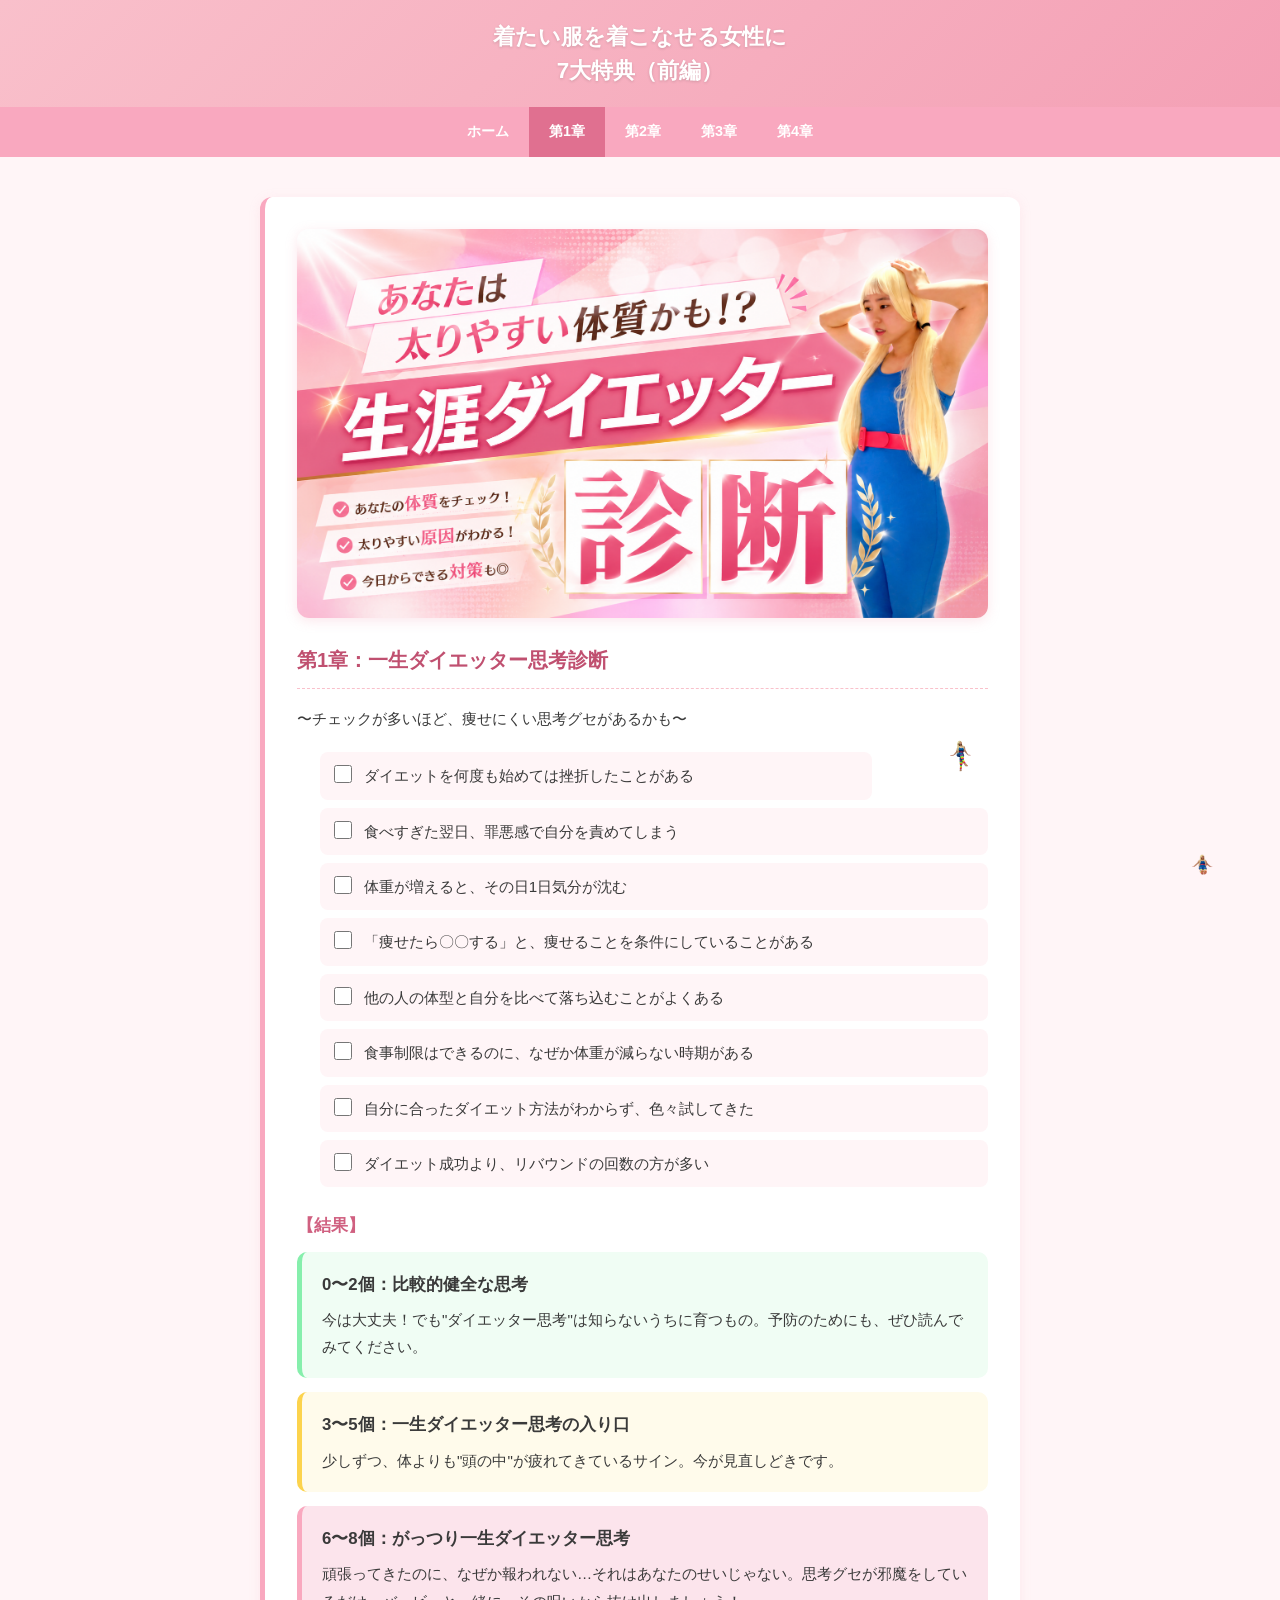
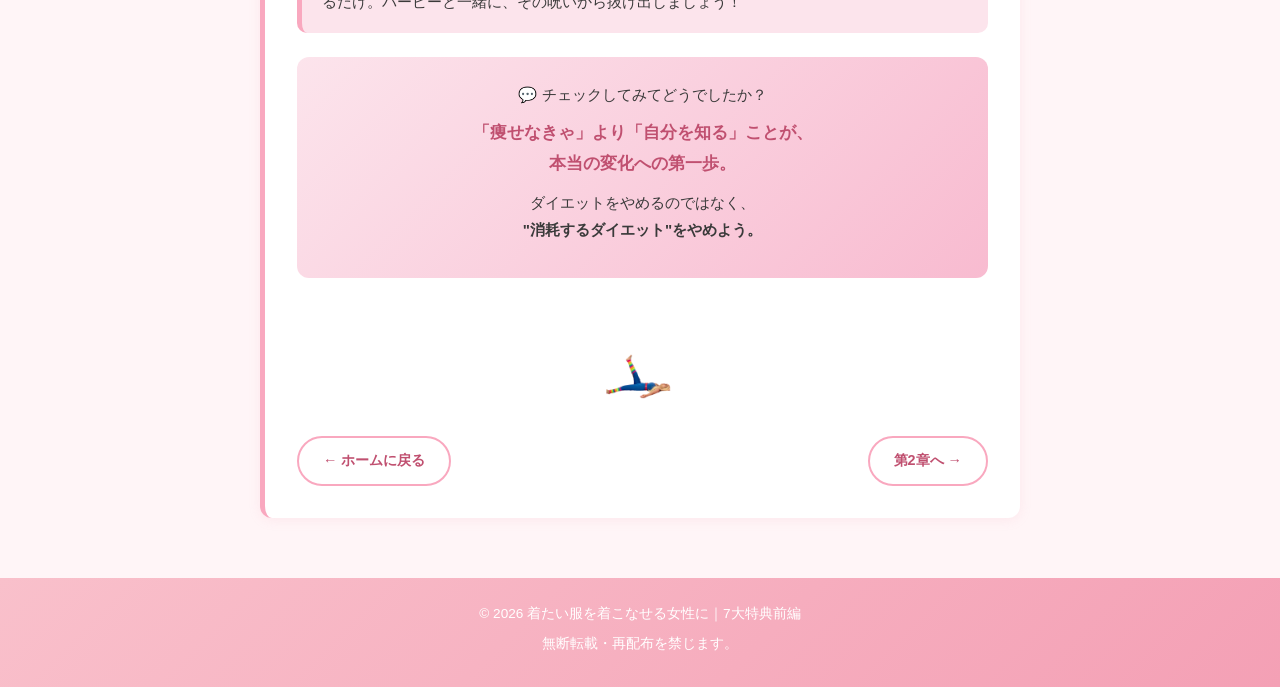
==== chapter1.html @ 21914546 "初回コミット：7大特典前編サイト" ====
<!DOCTYPE html>
<html lang="ja">
<head>
  <meta charset="UTF-8">
  <meta name="viewport" content="width=device-width, initial-scale=1.0">
  <title>第1章：一生ダイエッター思考診断｜7大特典前編</title>
  <link rel="stylesheet" href="style.css">
  <style>
    .checklist {
      list-style: none;
      padding-left: 0;
    }
    .checklist li {
      display: flex;
      align-items: flex-start;
      gap: 12px;
      padding: 10px 14px;
      margin-bottom: 8px;
      background: #fff5f7;
      border-radius: 8px;
      font-size: 0.95rem;
      cursor: pointer;
      transition: background 0.15s;
    }
    .checklist li:hover {
      background: #fce4ec;
    }
    .checklist li input[type="checkbox"] {
      margin-top: 3px;
      width: 18px;
      height: 18px;
      accent-color: #f9a8bf;
      flex-shrink: 0;
      cursor: pointer;
    }
    .result-box {
      border-radius: 10px;
      padding: 18px 20px;
      margin-bottom: 14px;
      font-size: 0.95rem;
    }
    .result-box .score {
      font-weight: bold;
      font-size: 1.05rem;
      margin-bottom: 6px;
    }
    .result-green {
      background: #f0fdf4;
      border-left: 5px solid #86efac;
    }
    .result-yellow {
      background: #fffbeb;
      border-left: 5px solid #fcd34d;
    }
    .result-pink {
      background: #fce4ec;
      border-left: 5px solid #f9a8bf;
    }
    .closing-box {
      background: linear-gradient(135deg, #fce4ec, #f8bbd0);
      border-radius: 12px;
      padding: 24px;
      text-align: center;
      margin-top: 24px;
    }
    .closing-box p {
      margin-bottom: 10px;
      font-size: 0.95rem;
    }
    .closing-box .big {
      font-size: 1.05rem;
      font-weight: bold;
      color: #c05070;
    }
  </style>
</head>
<body>

<header>
  <h1>着たい服を着こなせる女性に<br>7大特典（前編）</h1>
</header>

<nav>
  <ul>
    <li><a href="index.html">ホーム</a></li>
    <li><a href="chapter1.html" class="active">第1章</a></li>
    <li><a href="chapter2.html">第2章</a></li>
    <li><a href="chapter3.html">第3章</a></li>
    <li><a href="chapter4.html">第4章</a></li>
  </ul>
</nav>

<main>

  <div class="card">
    <img src="images/banner1.png" alt="生涯ダイエッター診断" class="chapter-banner">
    <h2>第1章：一生ダイエッター思考診断</h2>
    <img src="images/b3.png" alt="" class="deco-side-right">
    <p style="margin-bottom: 20px;">
      〜チェックが多いほど、痩せにくい思考グセがあるかも〜
    </p>

    <ul class="checklist" id="checklist">
      <li><input type="checkbox"> ダイエットを何度も始めては挫折したことがある</li>
      <li><input type="checkbox"> 食べすぎた翌日、罪悪感で自分を責めてしまう</li>
      <li><input type="checkbox"> 体重が増えると、その日1日気分が沈む</li>
      <li><input type="checkbox"> 「痩せたら〇〇する」と、痩せることを条件にしていることがある</li>
      <li><input type="checkbox"> 他の人の体型と自分を比べて落ち込むことがよくある</li>
      <li><input type="checkbox"> 食事制限はできるのに、なぜか体重が減らない時期がある</li>
      <li><input type="checkbox"> 自分に合ったダイエット方法がわからず、色々試してきた</li>
      <li><input type="checkbox"> ダイエット成功より、リバウンドの回数の方が多い</li>
    </ul>

    <p id="count-display" style="text-align:center; font-weight:bold; color:#c05070; margin: 20px 0 24px; font-size:1.05rem;"></p>

    <h3>【結果】</h3>

    <div class="result-box result-green">
      <div class="score">0〜2個：比較的健全な思考</div>
      今は大丈夫！でも"ダイエッター思考"は知らないうちに育つもの。予防のためにも、ぜひ読んでみてください。
    </div>

    <div class="result-box result-yellow">
      <div class="score">3〜5個：一生ダイエッター思考の入り口</div>
      少しずつ、体よりも"頭の中"が疲れてきているサイン。今が見直しどきです。
    </div>

    <div class="result-box result-pink">
      <div class="score">6〜8個：がっつり一生ダイエッター思考</div>
      頑張ってきたのに、なぜか報われない…それはあなたのせいじゃない。思考グセが邪魔をしているだけ。バービーと一緒に、その呪いから抜け出しましょう！
    </div>

    <div class="closing-box">
      <p>💬 チェックしてみてどうでしたか？</p>
      <p class="big">「痩せなきゃ」より「自分を知る」ことが、<br>本当の変化への第一歩。</p>
      <p>ダイエットをやめるのではなく、<br><strong>"消耗するダイエット"をやめよう。</strong></p>
    </div>

    <img src="images/b1.png" alt="" class="deco-center-bottom">
    <div class="page-nav" style="margin-top: 32px;">
      <a href="index.html">← ホームに戻る</a>
      <a href="chapter2.html">第2章へ →</a>
    </div>
  </div>

</main>

<img src="images/b2.png" alt="" class="deco-fixed">

<footer>
  <p>© 2026 着たい服を着こなせる女性に｜7大特典前編</p>
  <p>無断転載・再配布を禁じます。</p>
</footer>

<script>
  const items = document.querySelectorAll('#checklist input[type="checkbox"]');
  const display = document.getElementById('count-display');

  function updateCount() {
    const checked = [...items].filter(cb => cb.checked).length;
    if (checked === 0) {
      display.textContent = '';
    } else {
      display.textContent = `チェック数：${checked} 個`;
    }
  }

  items.forEach(cb => cb.addEventListener('change', updateCount));

  document.querySelectorAll('#checklist li').forEach(li => {
    li.addEventListener('click', e => {
      if (e.target.tagName !== 'INPUT') {
        const cb = li.querySelector('input');
        cb.checked = !cb.checked;
        updateCount();
      }
    });
  });
</script>

</body>
</html>
---- style.css ----
* {
  margin: 0;
  padding: 0;
  box-sizing: border-box;
}

body {
  font-family: 'Hiragino Kaku Gothic ProN', 'Hiragino Sans', 'Meiryo', sans-serif;
  background-color: #fff5f7;
  color: #3a3a3a;
  line-height: 1.8;
}

/* ヘッダー */
header {
  background: linear-gradient(135deg, #f9c0cb, #f4a0b5);
  padding: 20px 0;
  text-align: center;
  box-shadow: 0 2px 8px rgba(244, 160, 181, 0.3);
}

header h1 {
  font-size: 1.4rem;
  color: #fff;
  text-shadow: 0 1px 3px rgba(0,0,0,0.15);
  padding: 0 20px;
  line-height: 1.5;
}

/* ナビゲーション */
nav {
  background-color: #f9a8bf;
  padding: 0;
}

nav ul {
  display: flex;
  justify-content: center;
  flex-wrap: wrap;
  list-style: none;
  gap: 0;
}

nav ul li a {
  display: block;
  padding: 12px 20px;
  color: #fff;
  text-decoration: none;
  font-size: 0.9rem;
  font-weight: bold;
  transition: background-color 0.2s;
}

nav ul li a:hover,
nav ul li a.active {
  background-color: #e07090;
}

/* メインコンテンツ */
main {
  max-width: 800px;
  margin: 40px auto;
  padding: 0 20px;
}

/* セクションカード */
.card {
  background: #fff;
  border-radius: 12px;
  padding: 32px;
  margin-bottom: 28px;
  box-shadow: 0 2px 12px rgba(244, 160, 181, 0.15);
  border-left: 5px solid #f9a8bf;
}

.card h2 {
  font-size: 1.25rem;
  color: #c05070;
  margin-bottom: 16px;
  padding-bottom: 10px;
  border-bottom: 1px dashed #f9c0cb;
}

.card h3 {
  font-size: 1.05rem;
  color: #d06080;
  margin: 20px 0 10px;
}

.card p {
  font-size: 0.95rem;
  margin-bottom: 14px;
}

.card ul,
.card ol {
  padding-left: 1.5em;
  margin-bottom: 14px;
  font-size: 0.95rem;
}

.card ul li,
.card ol li {
  margin-bottom: 8px;
}

/* ヒーローバナー（ホームのみ） */
.hero {
  background: linear-gradient(135deg, #fce4ec, #f8bbd0);
  border-radius: 16px;
  padding: 48px 32px;
  text-align: center;
  margin-bottom: 36px;
  box-shadow: 0 4px 16px rgba(244, 160, 181, 0.2);
}

.hero h2 {
  font-size: 1.6rem;
  color: #c05070;
  margin-bottom: 16px;
  line-height: 1.5;
}

.hero p {
  font-size: 1rem;
  color: #5a3a45;
  max-width: 560px;
  margin: 0 auto 20px;
}

/* チャプターリンクボタン */
.chapter-links {
  display: flex;
  flex-wrap: wrap;
  gap: 14px;
  justify-content: center;
  margin-top: 10px;
}

.chapter-btn {
  display: inline-block;
  background-color: #f9a8bf;
  color: #fff;
  padding: 12px 28px;
  border-radius: 30px;
  text-decoration: none;
  font-weight: bold;
  font-size: 0.9rem;
  transition: background-color 0.2s, transform 0.1s;
  box-shadow: 0 2px 8px rgba(249, 168, 191, 0.4);
}

.chapter-btn:hover {
  background-color: #e07090;
  transform: translateY(-2px);
}

/* ページナビゲーション（前へ／次へ） */
.page-nav {
  display: flex;
  justify-content: space-between;
  margin-top: 20px;
  flex-wrap: wrap;
  gap: 10px;
}

.page-nav a {
  display: inline-block;
  background-color: #fff;
  color: #c05070;
  padding: 10px 24px;
  border-radius: 30px;
  text-decoration: none;
  font-weight: bold;
  font-size: 0.9rem;
  border: 2px solid #f9a8bf;
  transition: all 0.2s;
}

.page-nav a:hover {
  background-color: #f9a8bf;
  color: #fff;
}

/* フッター */
footer {
  background: linear-gradient(135deg, #f9c0cb, #f4a0b5);
  text-align: center;
  padding: 24px 20px;
  margin-top: 60px;
  color: #fff;
  font-size: 0.85rem;
}

footer p {
  margin-bottom: 6px;
}

/* 強調テキスト */
.highlight {
  background: linear-gradient(transparent 50%, #ffd6e0 50%);
  font-weight: bold;
}

.important-box {
  background: #fce4ec;
  border: 1px solid #f9a8bf;
  border-radius: 8px;
  padding: 16px 20px;
  margin: 16px 0;
  font-size: 0.95rem;
}

/* バナー目次 */
.toc-banners {
  display: flex;
  flex-direction: column;
  gap: 14px;
  margin-top: 8px;
}

.toc-banner-link {
  display: block;
  border-radius: 12px;
  overflow: hidden;
  text-decoration: none;
  box-shadow: 0 3px 10px rgba(244,160,181,0.2);
  transition: transform 0.2s, box-shadow 0.2s;
  position: relative;
}

.toc-banner-link:hover {
  transform: translateY(-3px);
  box-shadow: 0 6px 18px rgba(244,160,181,0.35);
}

.toc-banner-link img {
  width: 100%;
  display: block;
  border-radius: 12px 12px 0 0;
}

.toc-banner-link span {
  display: block;
  background: #f9a8bf;
  color: #fff;
  text-align: center;
  font-weight: bold;
  font-size: 0.9rem;
  padding: 10px;
  border-radius: 0 0 12px 12px;
}

.toc-banner-link:hover span {
  background: #e07090;
}

.toc-banner-placeholder {
  background: linear-gradient(135deg, #fce4ec, #f8bbd0);
  color: #c05070;
  font-size: 1.3rem;
  font-weight: bold;
  text-align: center;
  padding: 40px 20px;
  border-radius: 12px 12px 0 0;
  line-height: 1.6;
}

/* 章バナー画像 */
.chapter-banner {
  width: 100%;
  border-radius: 12px;
  display: block;
  margin-bottom: 24px;
  box-shadow: 0 3px 12px rgba(244,160,181,0.25);
}

/* ヒーローのバービー画像 */
.hero-barbie {
  width: 100%;
  max-width: 480px;
  display: block;
  margin: 0 auto 20px;
  border-radius: 16px;
}

/* 本文中のバービー画像 */
.barbie-img {
  width: 100%;
  border-radius: 12px;
  display: block;
  margin: 20px 0;
}

/* ===== バービー装飾画像 ===== */

/* 右フロート（テキストが左に回り込む） */
.deco-right {
  float: right;
  width: 160px;
  margin: 0 -10px 10px 20px;
  pointer-events: none;
}

/* 左フロート */
.deco-left {
  float: left;
  width: 150px;
  margin: 0 20px 10px -10px;
  pointer-events: none;
}

/* セクション下部・中央に置く */
.deco-center-bottom {
  display: block;
  width: 200px;
  margin: 24px auto -10px;
  pointer-events: none;
}

/* フッター直前の大きめ装飾 */
.deco-pre-footer {
  display: block;
  width: 180px;
  margin: 0 auto;
  pointer-events: none;
}

/* 右下に固定（全ページ共通・スクロールしても追いかける） */
.deco-fixed {
  position: fixed;
  bottom: 0;
  right: 12px;
  width: 130px;
  pointer-events: none;
  z-index: 100;
}

/* 左サイドに半分はみ出す */
.deco-side-left {
  float: left;
  width: 130px;
  margin: 10px 16px 0 -30px;
  pointer-events: none;
}

/* 右サイドに半分はみ出す */
.deco-side-right {
  float: right;
  width: 130px;
  margin: 10px -30px 0 16px;
  pointer-events: none;
}

/* レスポンシブ */
@media (max-width: 600px) {
  header h1 {
    font-size: 1.1rem;
  }

  nav ul li a {
    padding: 10px 14px;
    font-size: 0.8rem;
  }

  .hero h2 {
    font-size: 1.3rem;
  }

  .card {
    padding: 20px;
  }
}
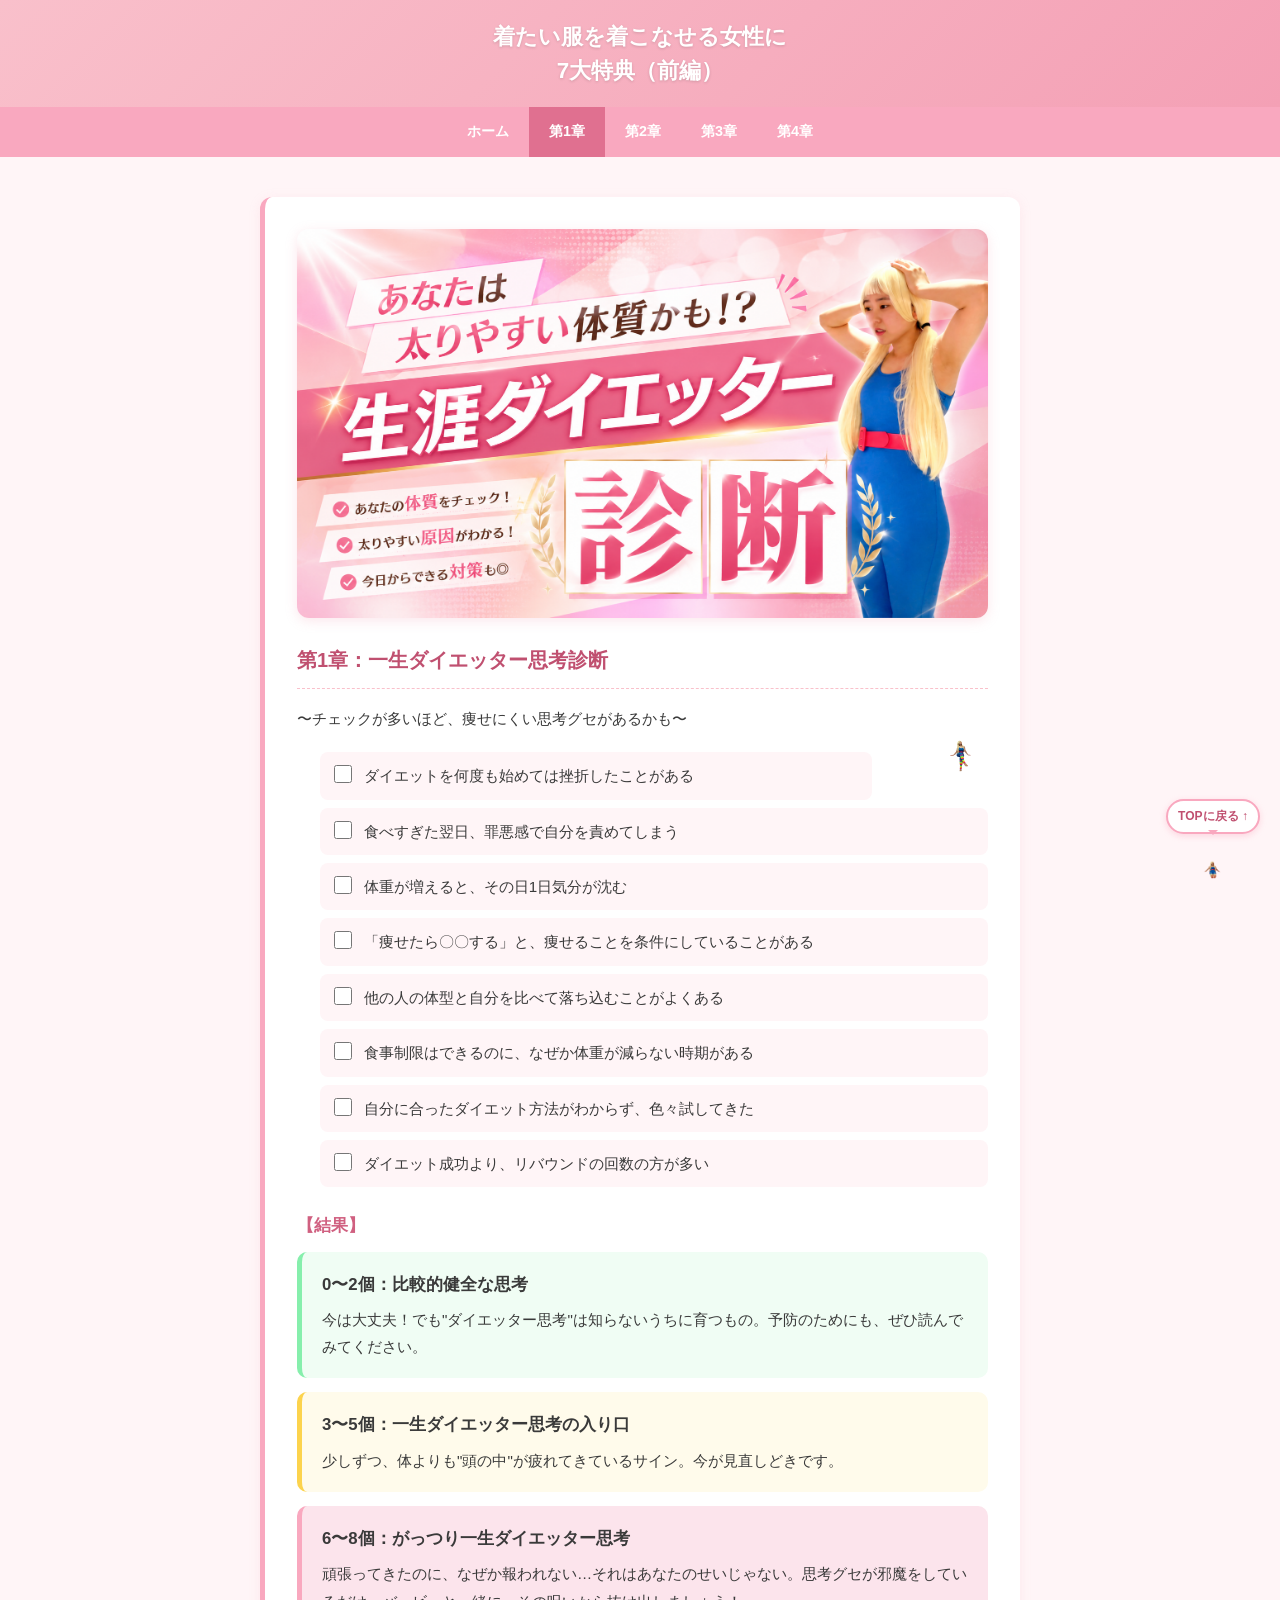
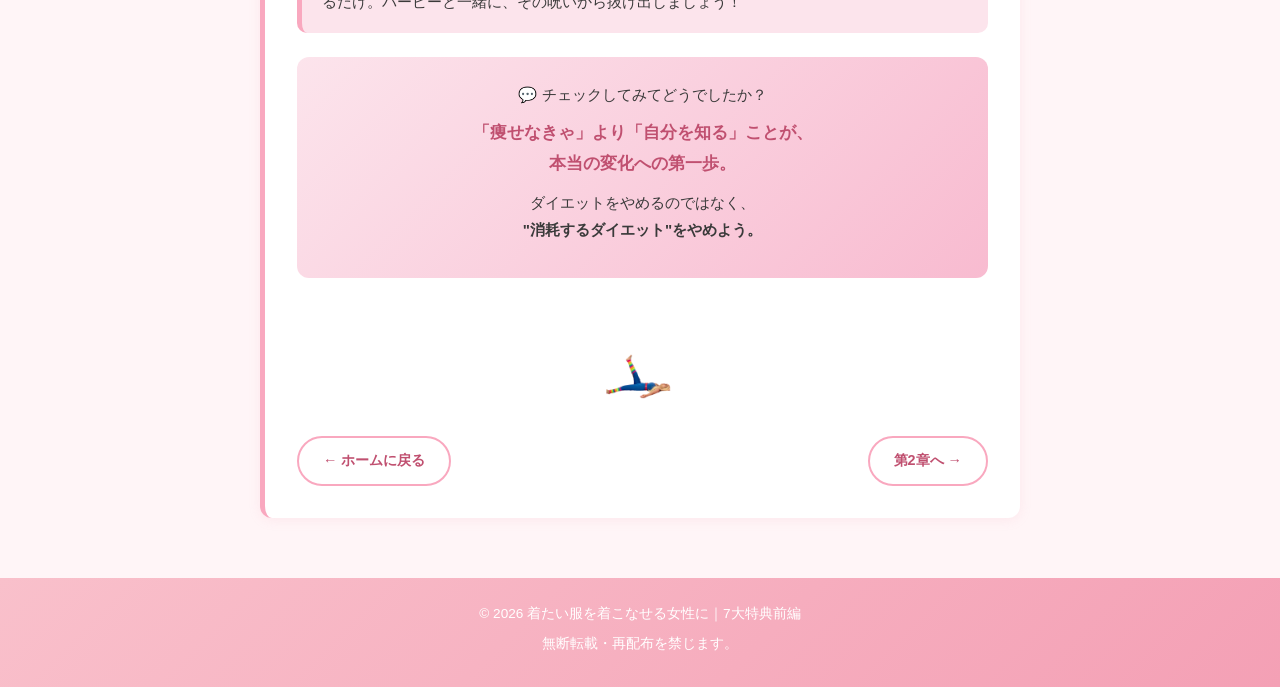
==== commit e8337dff: "TOPに戻る吹き出しを追加" ====
--- a/chapter1.html
+++ b/chapter1.html
@@ -74,7 +74,7 @@
     }
   </style>
 </head>
-<body>
+<body id="top">
 
 <header>
   <h1>着たい服を着こなせる女性に<br>7大特典（前編）</h1>
@@ -145,7 +145,7 @@
 
 </main>
 
-<img src="images/b2.png" alt="" class="deco-fixed">
+<a href="#top" class="deco-fixed-wrap"><span class="balloon">TOPに戻る ↑</span><img src="images/b2.png" alt="" class="deco-fixed"></a>
 
 <footer>
   <p>© 2026 着たい服を着こなせる女性に｜7大特典前編</p>
--- a/style.css
+++ b/style.css
@@ -2,6 +2,10 @@
   margin: 0;
   padding: 0;
   box-sizing: border-box;
+}
+
+html {
+  scroll-behavior: smooth;
 }
 
 body {
@@ -327,13 +331,43 @@
 }
 
 /* 右下に固定（全ページ共通・スクロールしても追いかける） */
-.deco-fixed {
+.deco-fixed-wrap {
   position: fixed;
   bottom: 0;
   right: 12px;
-  width: 130px;
-  pointer-events: none;
   z-index: 100;
+  text-align: center;
+  text-decoration: none;
+}
+
+.deco-fixed-wrap .balloon {
+  display: inline-block;
+  background: #fff;
+  color: #c05070;
+  font-size: 0.75rem;
+  font-weight: bold;
+  padding: 5px 10px;
+  border-radius: 20px;
+  border: 2px solid #f9a8bf;
+  margin-bottom: 4px;
+  box-shadow: 0 2px 6px rgba(249,168,191,0.4);
+  position: relative;
+}
+
+.deco-fixed-wrap .balloon::after {
+  content: '';
+  position: absolute;
+  bottom: -8px;
+  left: 50%;
+  transform: translateX(-50%);
+  border: 5px solid transparent;
+  border-top-color: #f9a8bf;
+}
+
+.deco-fixed {
+  display: block;
+  width: 110px;
+  pointer-events: none;
 }
 
 /* 左サイドに半分はみ出す */
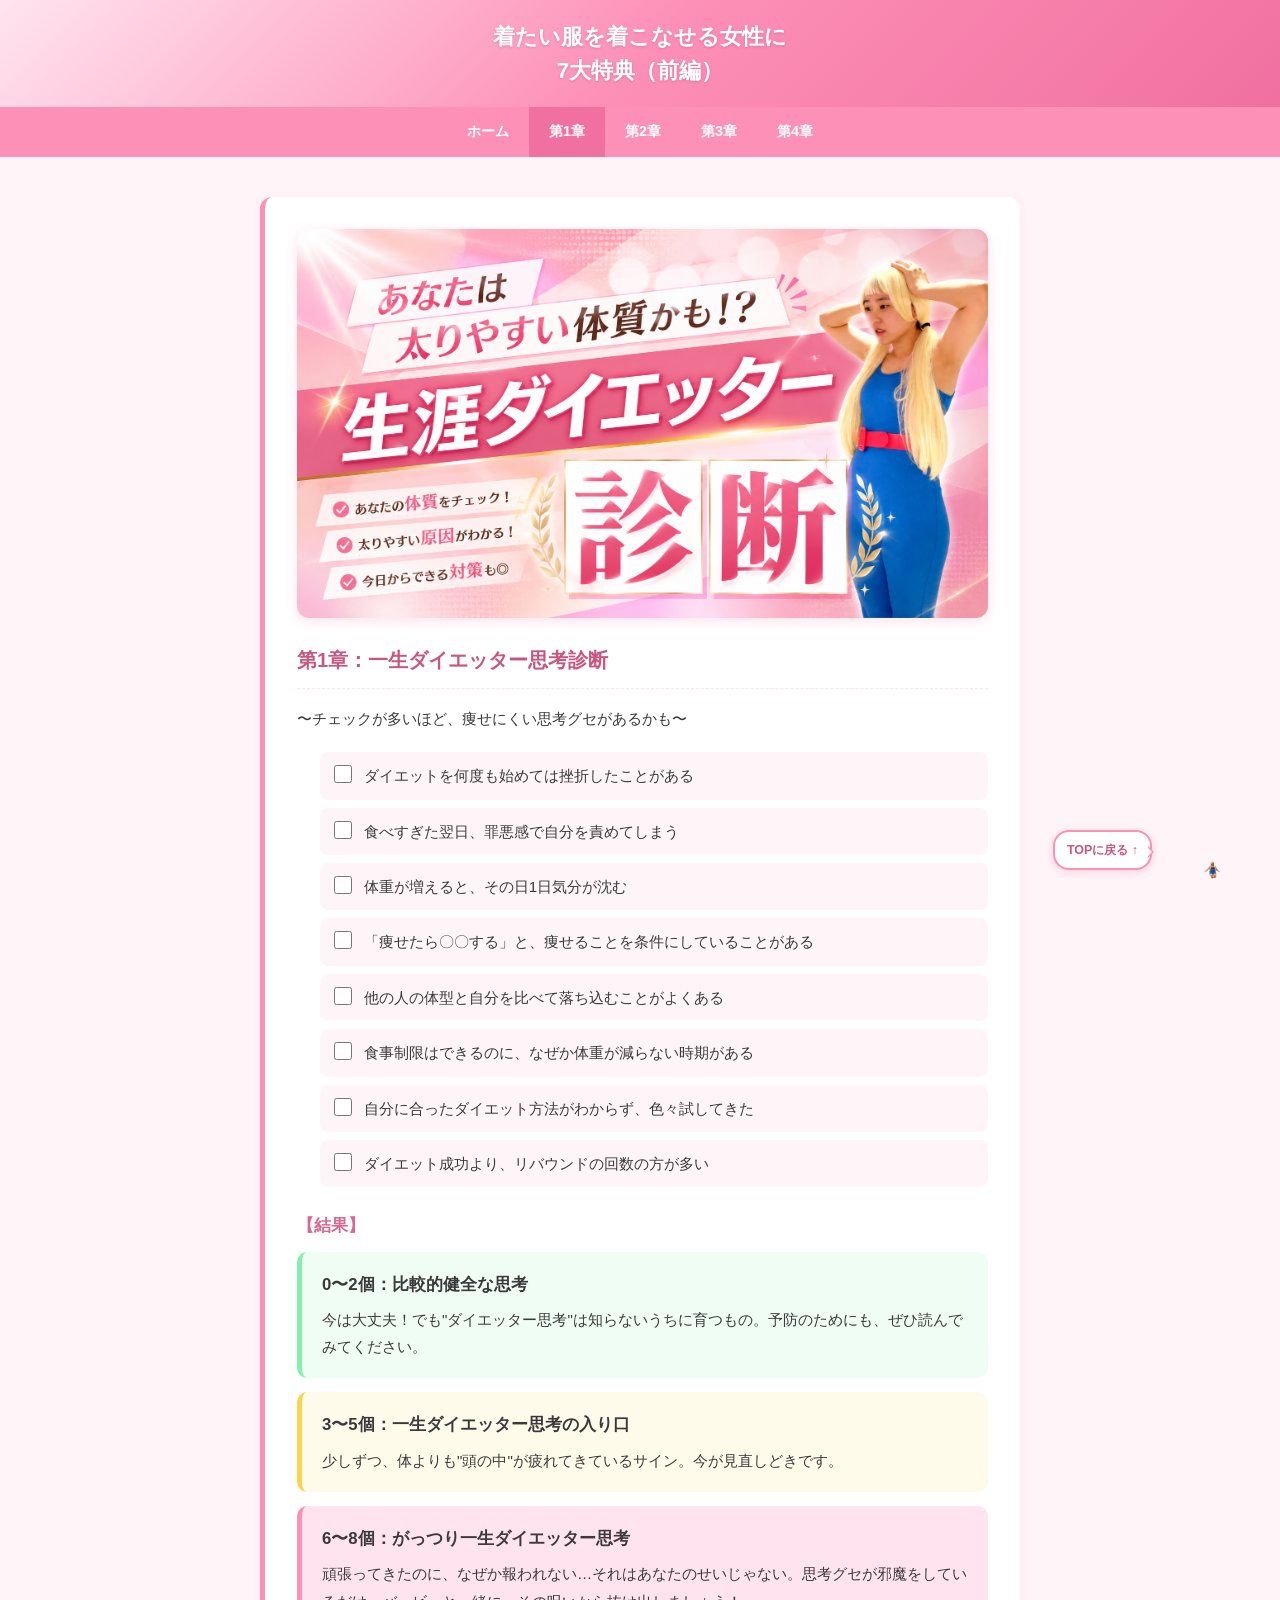
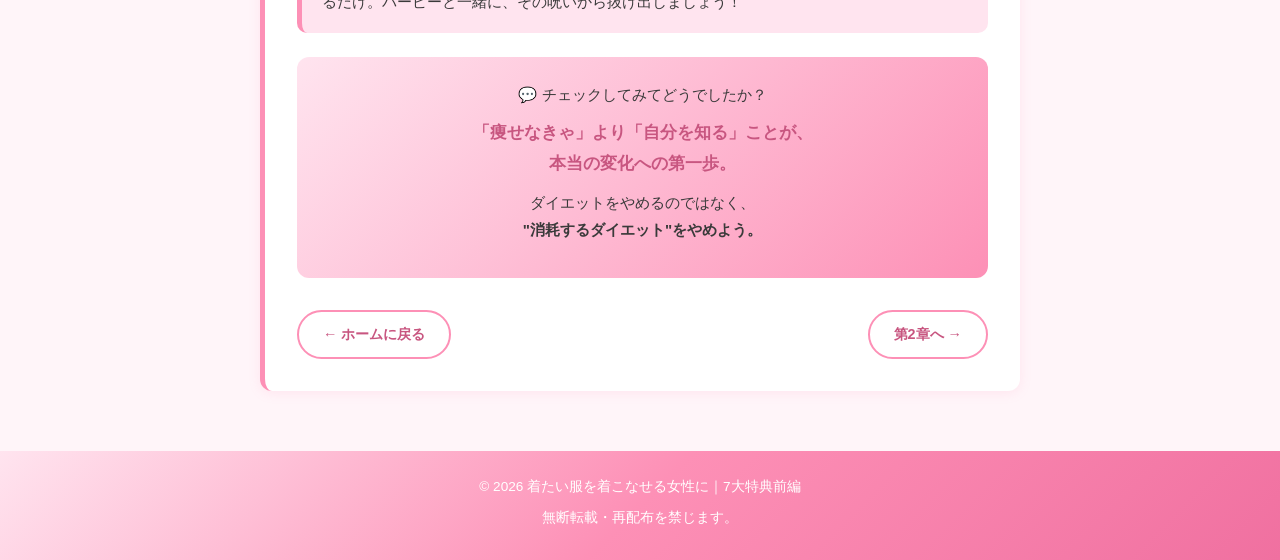
==== commit 69bb504f: "本文中の装飾イラストを削除し、メインカラーを #fd90b6 に統一する。 章ボタンと目次バナーは章ごとに異なるピンクのグラデーションに変更した。  Co-authored-by: Cursor <c" ====
--- a/chapter1.html
+++ b/chapter1.html
@@ -16,20 +16,20 @@
       gap: 12px;
       padding: 10px 14px;
       margin-bottom: 8px;
-      background: #fff5f7;
+      background: #fff5f9;
       border-radius: 8px;
       font-size: 0.95rem;
       cursor: pointer;
       transition: background 0.15s;
     }
     .checklist li:hover {
-      background: #fce4ec;
+      background: #ffe4ef;
     }
     .checklist li input[type="checkbox"] {
       margin-top: 3px;
       width: 18px;
       height: 18px;
-      accent-color: #f9a8bf;
+      accent-color: #fd90b6;
       flex-shrink: 0;
       cursor: pointer;
     }
@@ -53,11 +53,11 @@
       border-left: 5px solid #fcd34d;
     }
     .result-pink {
-      background: #fce4ec;
-      border-left: 5px solid #f9a8bf;
+      background: #ffe4ef;
+      border-left: 5px solid #fd90b6;
     }
     .closing-box {
-      background: linear-gradient(135deg, #fce4ec, #f8bbd0);
+      background: linear-gradient(135deg, #ffe4ef, #fd90b6);
       border-radius: 12px;
       padding: 24px;
       text-align: center;
@@ -70,7 +70,7 @@
     .closing-box .big {
       font-size: 1.05rem;
       font-weight: bold;
-      color: #c05070;
+      color: #c85680;
     }
   </style>
 </head>
@@ -95,7 +95,6 @@
   <div class="card">
     <img src="images/banner1.png" alt="生涯ダイエッター診断" class="chapter-banner">
     <h2>第1章：一生ダイエッター思考診断</h2>
-    <img src="images/b3.png" alt="" class="deco-side-right">
     <p style="margin-bottom: 20px;">
       〜チェックが多いほど、痩せにくい思考グセがあるかも〜
     </p>
@@ -111,7 +110,7 @@
       <li><input type="checkbox"> ダイエット成功より、リバウンドの回数の方が多い</li>
     </ul>
 
-    <p id="count-display" style="text-align:center; font-weight:bold; color:#c05070; margin: 20px 0 24px; font-size:1.05rem;"></p>
+    <p id="count-display" style="text-align:center; font-weight:bold; color:#c85680; margin: 20px 0 24px; font-size:1.05rem;"></p>
 
     <h3>【結果】</h3>
 
@@ -136,7 +135,6 @@
       <p>ダイエットをやめるのではなく、<br><strong>"消耗するダイエット"をやめよう。</strong></p>
     </div>
 
-    <img src="images/b1.png" alt="" class="deco-center-bottom">
     <div class="page-nav" style="margin-top: 32px;">
       <a href="index.html">← ホームに戻る</a>
       <a href="chapter2.html">第2章へ →</a>
--- a/style.css
+++ b/style.css
@@ -4,23 +4,36 @@
   box-sizing: border-box;
 }
 
+:root {
+  --color-main: #fd90b6;
+  --color-main-dark: #f070a0;
+  --color-main-light: #ffe4ef;
+  --color-main-pale: #fff5f9;
+  --color-text-accent: #c85680;
+  --color-text-sub: #d86890;
+  --gradient-ch1: linear-gradient(135deg, #ffb8d4, #fd90b6);
+  --gradient-ch2: linear-gradient(135deg, #fd90b6, #f56aa0);
+  --gradient-ch3: linear-gradient(135deg, #ffc8dd, #e878a8);
+  --gradient-ch4: linear-gradient(135deg, #fda8c4, #fd78ae);
+}
+
 html {
   scroll-behavior: smooth;
 }
 
 body {
   font-family: 'Hiragino Kaku Gothic ProN', 'Hiragino Sans', 'Meiryo', sans-serif;
-  background-color: #fff5f7;
+  background-color: var(--color-main-pale);
   color: #3a3a3a;
   line-height: 1.8;
 }
 
 /* ヘッダー */
 header {
-  background: linear-gradient(135deg, #f9c0cb, #f4a0b5);
+  background: linear-gradient(135deg, var(--color-main-light), var(--color-main), var(--color-main-dark));
   padding: 20px 0;
   text-align: center;
-  box-shadow: 0 2px 8px rgba(244, 160, 181, 0.3);
+  box-shadow: 0 2px 8px rgba(253, 144, 182, 0.35);
 }
 
 header h1 {
@@ -33,7 +46,7 @@
 
 /* ナビゲーション */
 nav {
-  background-color: #f9a8bf;
+  background-color: var(--color-main);
   padding: 0;
 }
 
@@ -57,7 +70,7 @@
 
 nav ul li a:hover,
 nav ul li a.active {
-  background-color: #e07090;
+  background-color: var(--color-main-dark);
 }
 
 /* メインコンテンツ */
@@ -73,21 +86,21 @@
   border-radius: 12px;
   padding: 32px;
   margin-bottom: 28px;
-  box-shadow: 0 2px 12px rgba(244, 160, 181, 0.15);
-  border-left: 5px solid #f9a8bf;
+  box-shadow: 0 2px 12px rgba(253, 144, 182, 0.15);
+  border-left: 5px solid var(--color-main);
 }
 
 .card h2 {
   font-size: 1.25rem;
-  color: #c05070;
+  color: var(--color-text-accent);
   margin-bottom: 16px;
   padding-bottom: 10px;
-  border-bottom: 1px dashed #f9c0cb;
+  border-bottom: 1px dashed var(--color-main-light);
 }
 
 .card h3 {
   font-size: 1.05rem;
-  color: #d06080;
+  color: var(--color-text-sub);
   margin: 20px 0 10px;
 }
 
@@ -110,17 +123,17 @@
 
 /* ヒーローバナー（ホームのみ） */
 .hero {
-  background: linear-gradient(135deg, #fce4ec, #f8bbd0);
+  background: linear-gradient(135deg, var(--color-main-light), var(--color-main));
   border-radius: 16px;
   padding: 48px 32px;
   text-align: center;
   margin-bottom: 36px;
-  box-shadow: 0 4px 16px rgba(244, 160, 181, 0.2);
+  box-shadow: 0 4px 16px rgba(253, 144, 182, 0.2);
 }
 
 .hero h2 {
   font-size: 1.6rem;
-  color: #c05070;
+  color: var(--color-text-accent);
   margin-bottom: 16px;
   line-height: 1.5;
 }
@@ -143,19 +156,23 @@
 
 .chapter-btn {
   display: inline-block;
-  background-color: #f9a8bf;
   color: #fff;
   padding: 12px 28px;
   border-radius: 30px;
   text-decoration: none;
   font-weight: bold;
   font-size: 0.9rem;
-  transition: background-color 0.2s, transform 0.1s;
-  box-shadow: 0 2px 8px rgba(249, 168, 191, 0.4);
-}
+  transition: filter 0.2s, transform 0.1s;
+  box-shadow: 0 2px 8px rgba(253, 144, 182, 0.4);
+}
+
+.chapter-btn:nth-child(1) { background: var(--gradient-ch1); }
+.chapter-btn:nth-child(2) { background: var(--gradient-ch2); }
+.chapter-btn:nth-child(3) { background: var(--gradient-ch3); }
+.chapter-btn:nth-child(4) { background: var(--gradient-ch4); }
 
 .chapter-btn:hover {
-  background-color: #e07090;
+  filter: brightness(0.94);
   transform: translateY(-2px);
 }
 
@@ -171,24 +188,24 @@
 .page-nav a {
   display: inline-block;
   background-color: #fff;
-  color: #c05070;
+  color: var(--color-text-accent);
   padding: 10px 24px;
   border-radius: 30px;
   text-decoration: none;
   font-weight: bold;
   font-size: 0.9rem;
-  border: 2px solid #f9a8bf;
+  border: 2px solid var(--color-main);
   transition: all 0.2s;
 }
 
 .page-nav a:hover {
-  background-color: #f9a8bf;
+  background-color: var(--color-main);
   color: #fff;
 }
 
 /* フッター */
 footer {
-  background: linear-gradient(135deg, #f9c0cb, #f4a0b5);
+  background: linear-gradient(135deg, var(--color-main-light), var(--color-main), var(--color-main-dark));
   text-align: center;
   padding: 24px 20px;
   margin-top: 60px;
@@ -202,13 +219,13 @@
 
 /* 強調テキスト */
 .highlight {
-  background: linear-gradient(transparent 50%, #ffd6e0 50%);
+  background: linear-gradient(transparent 50%, var(--color-main-light) 50%);
   font-weight: bold;
 }
 
 .important-box {
-  background: #fce4ec;
-  border: 1px solid #f9a8bf;
+  background: var(--color-main-light);
+  border: 1px solid var(--color-main);
   border-radius: 8px;
   padding: 16px 20px;
   margin: 16px 0;
@@ -228,14 +245,14 @@
   border-radius: 12px;
   overflow: hidden;
   text-decoration: none;
-  box-shadow: 0 3px 10px rgba(244,160,181,0.2);
+  box-shadow: 0 3px 10px rgba(253, 144, 182, 0.2);
   transition: transform 0.2s, box-shadow 0.2s;
   position: relative;
 }
 
 .toc-banner-link:hover {
   transform: translateY(-3px);
-  box-shadow: 0 6px 18px rgba(244,160,181,0.35);
+  box-shadow: 0 6px 18px rgba(253, 144, 182, 0.35);
 }
 
 .toc-banner-link img {
@@ -246,22 +263,27 @@
 
 .toc-banner-link span {
   display: block;
-  background: #f9a8bf;
   color: #fff;
   text-align: center;
   font-weight: bold;
   font-size: 0.9rem;
   padding: 10px;
   border-radius: 0 0 12px 12px;
-}
+  transition: filter 0.2s;
+}
+
+.toc-banner-link:nth-child(1) span { background: var(--gradient-ch1); }
+.toc-banner-link:nth-child(2) span { background: var(--gradient-ch2); }
+.toc-banner-link:nth-child(3) span { background: var(--gradient-ch3); }
+.toc-banner-link:nth-child(4) span { background: var(--gradient-ch4); }
 
 .toc-banner-link:hover span {
-  background: #e07090;
+  filter: brightness(0.94);
 }
 
 .toc-banner-placeholder {
-  background: linear-gradient(135deg, #fce4ec, #f8bbd0);
-  color: #c05070;
+  background: linear-gradient(135deg, var(--color-main-light), var(--color-main));
+  color: var(--color-text-accent);
   font-size: 1.3rem;
   font-weight: bold;
   text-align: center;
@@ -276,7 +298,7 @@
   border-radius: 12px;
   display: block;
   margin-bottom: 24px;
-  box-shadow: 0 3px 12px rgba(244,160,181,0.25);
+  box-shadow: 0 3px 12px rgba(253, 144, 182, 0.25);
 }
 
 /* ヒーローのバービー画像 */
@@ -336,32 +358,45 @@
   bottom: 0;
   right: 12px;
   z-index: 100;
-  text-align: center;
   text-decoration: none;
-}
-
+  display: flex;
+  align-items: flex-end;
+  gap: 6px;
+  cursor: pointer;
+}
+
+/* バービーが話す吹き出し（左側に出る） */
 .deco-fixed-wrap .balloon {
-  display: inline-block;
+  position: relative;
   background: #fff;
-  color: #c05070;
-  font-size: 0.75rem;
-  font-weight: bold;
-  padding: 5px 10px;
-  border-radius: 20px;
-  border: 2px solid #f9a8bf;
-  margin-bottom: 4px;
-  box-shadow: 0 2px 6px rgba(249,168,191,0.4);
-  position: relative;
-}
-
+  color: var(--color-text-accent);
+  font-size: 0.78rem;
+  font-weight: bold;
+  padding: 7px 12px;
+  border-radius: 16px;
+  border: 2px solid var(--color-main);
+  box-shadow: 0 2px 8px rgba(253, 144, 182, 0.4);
+  margin-bottom: 30px;
+  white-space: nowrap;
+}
+
+/* 吹き出しの尻尾（右向き・バービー側） */
 .deco-fixed-wrap .balloon::after {
   content: '';
   position: absolute;
-  bottom: -8px;
-  left: 50%;
-  transform: translateX(-50%);
+  right: -10px;
+  bottom: 10px;
+  border: 6px solid transparent;
+  border-left-color: var(--color-main);
+}
+.deco-fixed-wrap .balloon::before {
+  content: '';
+  position: absolute;
+  right: -7px;
+  bottom: 11px;
   border: 5px solid transparent;
-  border-top-color: #f9a8bf;
+  border-left-color: #fff;
+  z-index: 1;
 }
 
 .deco-fixed {
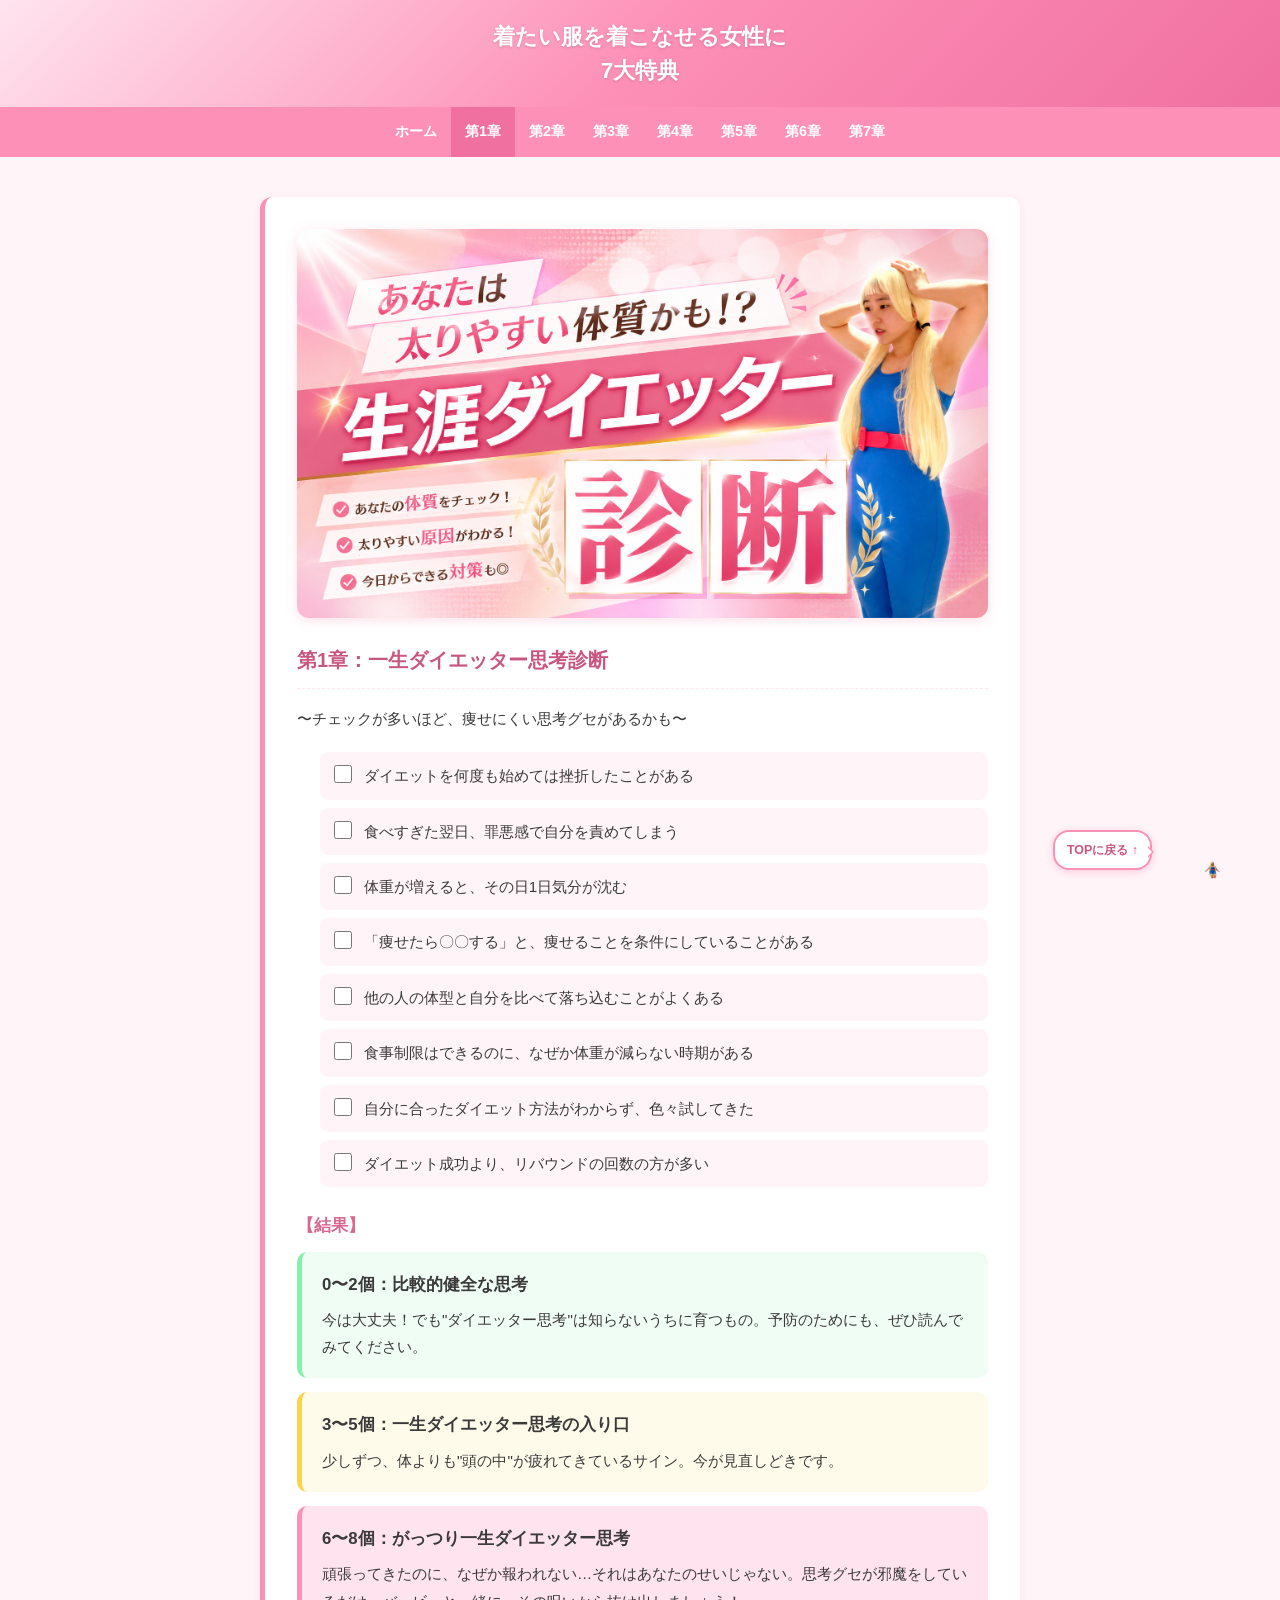
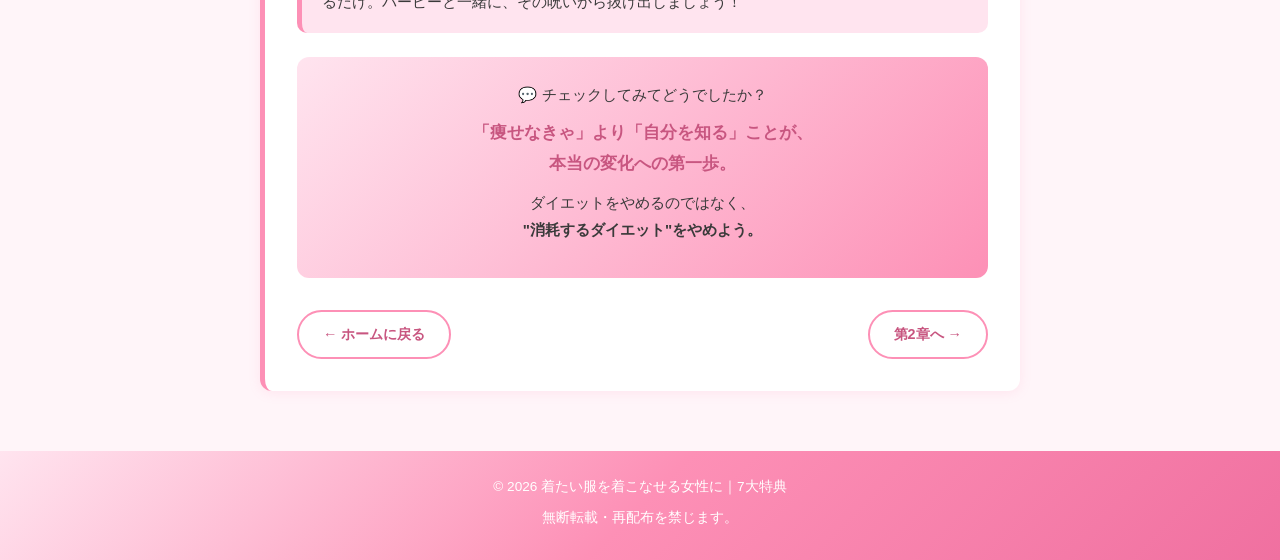
==== commit 08d10903: "第5〜7章をサイトに公開し、個別相談会案内を削除する 個別相談会停止に伴い、これまで相談会特典だった第5章（体質改善）、 第6章（体重別リスト）、第7章（宅トレ）をサイトで閲覧できるようにした。 ホー" ====
--- a/chapter1.html
+++ b/chapter1.html
@@ -3,7 +3,7 @@
 <head>
   <meta charset="UTF-8">
   <meta name="viewport" content="width=device-width, initial-scale=1.0">
-  <title>第1章：一生ダイエッター思考診断｜7大特典前編</title>
+  <title>第1章：一生ダイエッター思考診断｜7大特典</title>
   <link rel="stylesheet" href="style.css">
   <style>
     .checklist {
@@ -77,7 +77,7 @@
 <body id="top">
 
 <header>
-  <h1>着たい服を着こなせる女性に<br>7大特典（前編）</h1>
+  <h1>着たい服を着こなせる女性に<br>7大特典</h1>
 </header>
 
 <nav>
@@ -87,6 +87,9 @@
     <li><a href="chapter2.html">第2章</a></li>
     <li><a href="chapter3.html">第3章</a></li>
     <li><a href="chapter4.html">第4章</a></li>
+    <li><a href="chapter5.html">第5章</a></li>
+    <li><a href="chapter6.html">第6章</a></li>
+    <li><a href="chapter7.html">第7章</a></li>
   </ul>
 </nav>
 
@@ -146,7 +149,7 @@
 <a href="#top" class="deco-fixed-wrap"><span class="balloon">TOPに戻る ↑</span><img src="images/b2.png" alt="" class="deco-fixed"></a>
 
 <footer>
-  <p>© 2026 着たい服を着こなせる女性に｜7大特典前編</p>
+  <p>© 2026 着たい服を着こなせる女性に｜7大特典</p>
   <p>無断転載・再配布を禁じます。</p>
 </footer>
 
--- a/style.css
+++ b/style.css
@@ -15,6 +15,9 @@
   --gradient-ch2: linear-gradient(135deg, #fd90b6, #f56aa0);
   --gradient-ch3: linear-gradient(135deg, #ffc8dd, #e878a8);
   --gradient-ch4: linear-gradient(135deg, #fda8c4, #fd78ae);
+  --gradient-ch5: linear-gradient(135deg, #ffb0cc, #f06098);
+  --gradient-ch6: linear-gradient(135deg, #fd98b8, #e868a0);
+  --gradient-ch7: linear-gradient(135deg, #ffaac8, #f878a8);
 }
 
 html {
@@ -60,7 +63,7 @@
 
 nav ul li a {
   display: block;
-  padding: 12px 20px;
+  padding: 12px 14px;
   color: #fff;
   text-decoration: none;
   font-size: 0.9rem;
@@ -123,26 +126,70 @@
 
 /* ヒーローバナー（ホームのみ） */
 .hero {
+  display: flex;
+  align-items: center;
+  justify-content: center;
+  gap: 16px;
   background: linear-gradient(135deg, var(--color-main-light), var(--color-main));
   border-radius: 16px;
-  padding: 48px 32px;
-  text-align: center;
+  padding: 36px 28px;
   margin-bottom: 36px;
   box-shadow: 0 4px 16px rgba(253, 144, 182, 0.2);
+  text-align: left;
+  overflow: hidden;
+}
+
+.hero-body {
+  flex: 0 1 auto;
+  min-width: 0;
 }
 
 .hero h2 {
-  font-size: 1.6rem;
+  font-size: 1.35rem;
   color: var(--color-text-accent);
   margin-bottom: 16px;
   line-height: 1.5;
+  text-align: left;
 }
 
 .hero p {
   font-size: 1rem;
   color: #5a3a45;
-  max-width: 560px;
-  margin: 0 auto 20px;
+  max-width: none;
+  margin: 0 0 20px;
+}
+
+.hero .chapter-links {
+  display: grid;
+  grid-template-columns: repeat(2, 1fr);
+  gap: 10px;
+  width: 100%;
+  max-width: 360px;
+}
+
+.hero .chapter-btn {
+  display: block;
+  text-align: center;
+  padding: 12px 16px;
+  font-size: 0.88rem;
+}
+
+.hero-photo {
+  flex: 0 0 auto;
+  width: 38%;
+  max-width: 220px;
+  border-radius: 20px;
+  overflow: hidden;
+  box-shadow: 0 8px 24px rgba(253, 144, 182, 0.35);
+  border: 3px solid rgba(255, 255, 255, 0.8);
+}
+
+.hero-photo img {
+  width: 100%;
+  height: 280px;
+  object-fit: cover;
+  object-position: center top;
+  display: block;
 }
 
 /* チャプターリンクボタン */
@@ -170,6 +217,9 @@
 .chapter-btn:nth-child(2) { background: var(--gradient-ch2); }
 .chapter-btn:nth-child(3) { background: var(--gradient-ch3); }
 .chapter-btn:nth-child(4) { background: var(--gradient-ch4); }
+.chapter-btn:nth-child(5) { background: var(--gradient-ch5); }
+.chapter-btn:nth-child(6) { background: var(--gradient-ch6); }
+.chapter-btn:nth-child(7) { background: var(--gradient-ch7); }
 
 .chapter-btn:hover {
   filter: brightness(0.94);
@@ -276,6 +326,9 @@
 .toc-banner-link:nth-child(2) span { background: var(--gradient-ch2); }
 .toc-banner-link:nth-child(3) span { background: var(--gradient-ch3); }
 .toc-banner-link:nth-child(4) span { background: var(--gradient-ch4); }
+.toc-banner-link:nth-child(5) span { background: var(--gradient-ch5); }
+.toc-banner-link:nth-child(6) span { background: var(--gradient-ch6); }
+.toc-banner-link:nth-child(7) span { background: var(--gradient-ch7); }
 
 .toc-banner-link:hover span {
   filter: brightness(0.94);
@@ -422,18 +475,56 @@
 }
 
 /* レスポンシブ */
-@media (max-width: 600px) {
+@media (max-width: 768px) {
   header h1 {
     font-size: 1.1rem;
   }
 
   nav ul li a {
-    padding: 10px 14px;
-    font-size: 0.8rem;
+    padding: 8px 10px;
+    font-size: 0.75rem;
+  }
+
+  main {
+    margin: 24px auto;
+    padding: 0 16px;
+  }
+
+  .hero {
+    flex-direction: column;
+    align-items: stretch;
+    text-align: center;
+    padding: 28px 18px;
+    gap: 20px;
+  }
+
+  .hero-body {
+    width: 100%;
   }
 
   .hero h2 {
-    font-size: 1.3rem;
+    font-size: 1.2rem;
+    text-align: center;
+  }
+
+  .hero p {
+    text-align: center;
+  }
+
+  .hero .chapter-links {
+    width: 100%;
+    max-width: none;
+    margin: 0;
+  }
+
+  .hero-photo {
+    width: 100%;
+    max-width: 260px;
+    margin: 0 auto;
+  }
+
+  .hero-photo img {
+    height: 240px;
   }
 
   .card {
